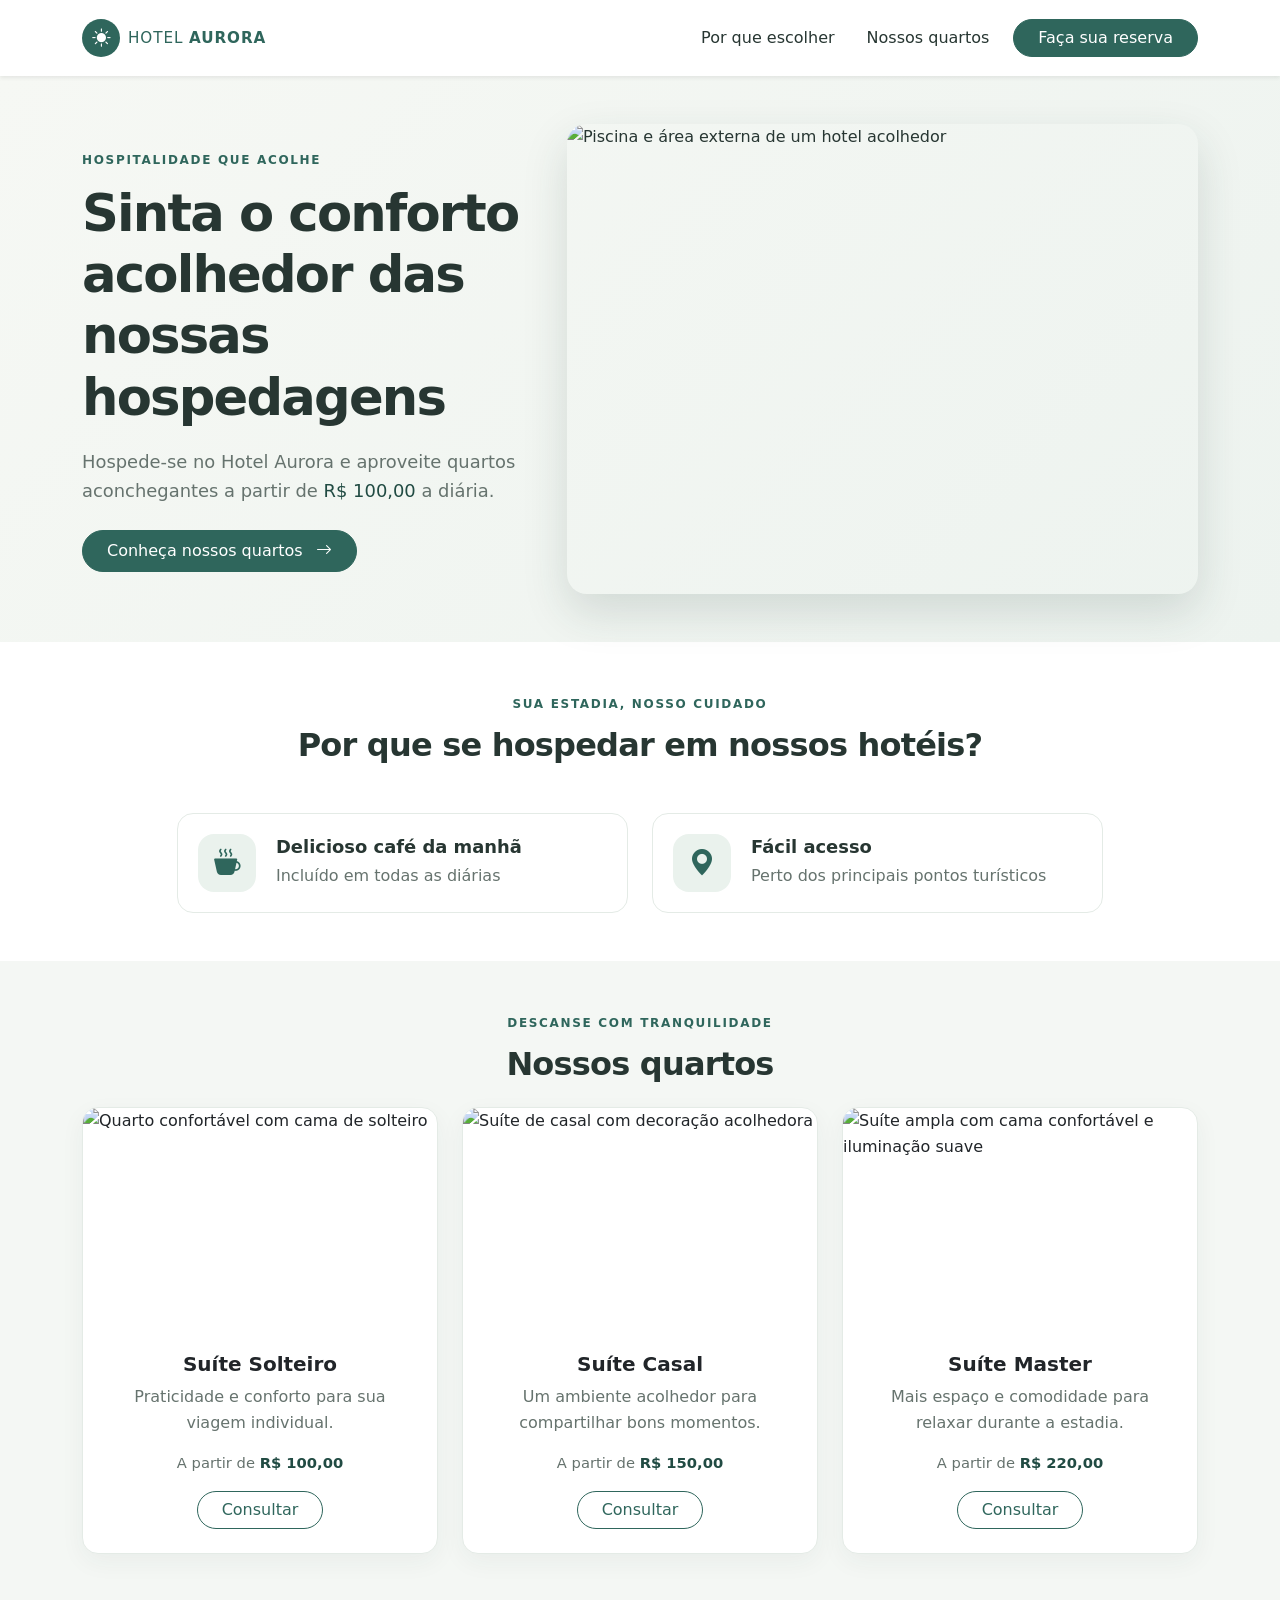
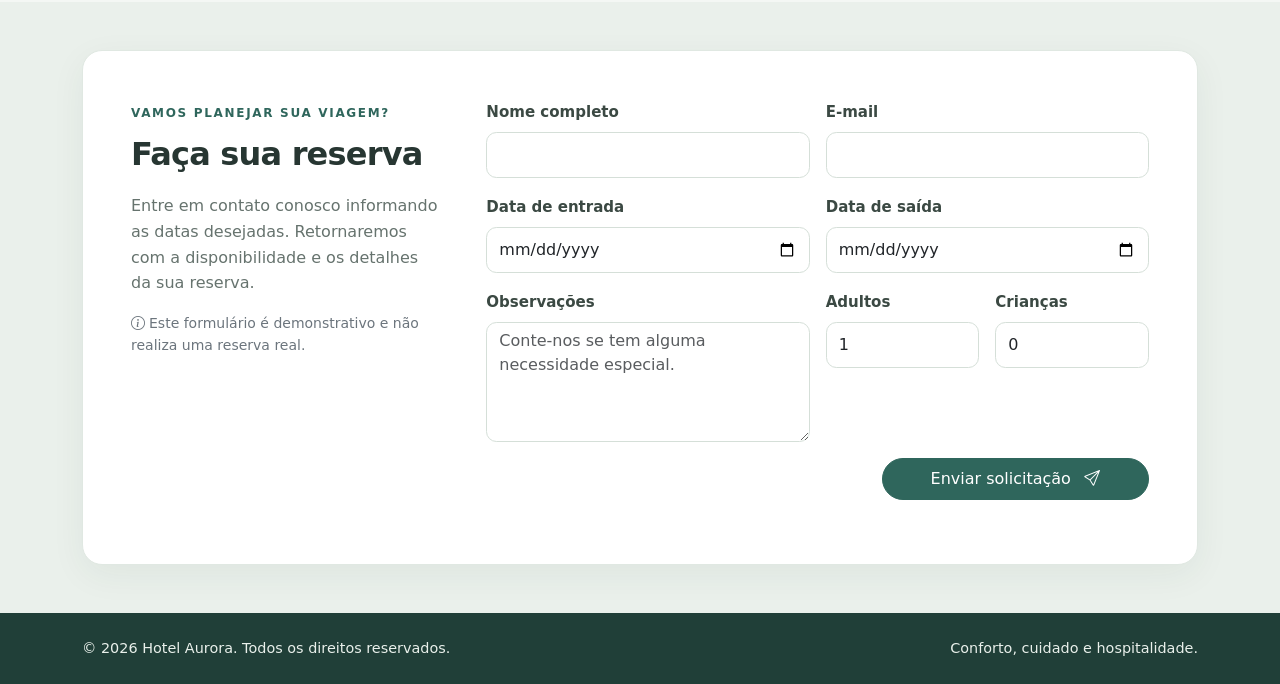
==== hotel-responsivo-bootstrap/index.html @ ba04e170 "add commit do projeto pronto" ====
<!doctype html>
<html lang="pt-BR">
<head>
  <meta charset="utf-8">
  <meta name="viewport" content="width=device-width, initial-scale=1">
  <meta name="description" content="Conheça o Hotel Aurora: conforto, café da manhã e praticidade para sua estadia.">
  <title>Hotel Aurora | Sua estadia com conforto</title>
  <!-- Bootstrap 5 CSS -->
  <link href="https://cdn.jsdelivr.net/npm/bootstrap@5.3.3/dist/css/bootstrap.min.css" rel="stylesheet">
  <!-- Bootstrap Icons -->
  <link href="https://cdn.jsdelivr.net/npm/bootstrap-icons@1.11.3/font/bootstrap-icons.min.css" rel="stylesheet">
  <link href="css/style.css" rel="stylesheet">
</head>
<body>
  <header>
    <nav class="navbar navbar-expand-lg navbar-light bg-white shadow-sm">
      <div class="container">
        <a class="navbar-brand d-flex align-items-center gap-2" href="#inicio" aria-label="Hotel Aurora - início">
          <span class="brand-mark"><i class="bi bi-sun-fill" aria-hidden="true"></i></span>
          <span>HOTEL <strong>AURORA</strong></span>
        </a>
        <button class="navbar-toggler" type="button" data-bs-toggle="collapse" data-bs-target="#menuPrincipal"
          aria-controls="menuPrincipal" aria-expanded="false" aria-label="Abrir menu de navegação">
          <span class="navbar-toggler-icon"></span>
        </button>
        <div class="collapse navbar-collapse" id="menuPrincipal">
          <ul class="navbar-nav ms-auto align-items-lg-center gap-lg-3">
            <li class="nav-item"><a class="nav-link" href="#beneficios">Por que escolher</a></li>
            <li class="nav-item"><a class="nav-link" href="#quartos">Nossos quartos</a></li>
            <li class="nav-item"><a class="btn btn-primary rounded-pill px-4" href="#reserva">Faça sua reserva</a></li>
          </ul>
        </div>
      </div>
    </nav>
  </header>

  <main>
    <section class="hero-section py-5" id="inicio">
      <div class="container">
        <div class="row align-items-center g-4 g-lg-5">
          <div class="col-12 col-lg-5">
            <div class="hero-copy">
              <span class="eyebrow">HOSPITALIDADE QUE ACOLHE</span>
              <h1>Sinta o conforto acolhedor das nossas hospedagens</h1>
              <p class="lead">Hospede-se no Hotel Aurora e aproveite quartos aconchegantes a partir de <strong>R$ 100,00</strong> a diária.</p>
              <a class="btn btn-primary rounded-pill px-4 py-2 mt-2" href="#quartos">Conheça nossos quartos <i class="bi bi-arrow-right ms-2" aria-hidden="true"></i></a>
            </div>
          </div>
          <div class="col-12 col-lg-7">
            <img class="img-fluid hero-image" src="https://images.unsplash.com/photo-1566073771259-6a8506099945?auto=format&fit=crop&w=1400&q=85"
              alt="Piscina e área externa de um hotel acolhedor">
          </div>
        </div>
      </div>
    </section>

    <section class="benefits-section py-5" id="beneficios">
      <div class="container">
        <div class="text-center mb-4 mb-lg-5">
          <span class="eyebrow">SUA ESTADIA, NOSSO CUIDADO</span>
          <h2 class="section-title">Por que se hospedar em nossos hotéis?</h2>
        </div>
        <div class="row g-4 justify-content-center">
          <div class="col-12 col-md-6 col-lg-5">
            <div class="benefit-item">
              <div class="benefit-icon"><i class="bi bi-cup-hot-fill" aria-hidden="true"></i></div>
              <div>
                <h3>Delicioso café da manhã</h3>
                <p>Incluído em todas as diárias</p>
              </div>
            </div>
          </div>
          <div class="col-12 col-md-6 col-lg-5">
            <div class="benefit-item">
              <div class="benefit-icon"><i class="bi bi-geo-alt-fill" aria-hidden="true"></i></div>
              <div>
                <h3>Fácil acesso</h3>
                <p>Perto dos principais pontos turísticos</p>
              </div>
            </div>
          </div>
        </div>
      </div>
    </section>

    <section class="rooms-section py-5" id="quartos">
      <div class="container">
        <div class="text-center mb-4">
          <span class="eyebrow">DESCANSE COM TRANQUILIDADE</span>
          <h2 class="section-title">Nossos quartos</h2>
        </div>
        <div class="row g-4">
          <div class="col-12 col-md-4">
            <article class="card room-card h-100">
              <img src="https://images.unsplash.com/photo-1611892440504-42a792e24d32?auto=format&fit=crop&w=900&q=80" class="card-img-top" alt="Quarto confortável com cama de solteiro">
              <div class="card-body text-center">
                <h3 class="card-title">Suíte Solteiro</h3>
                <p class="room-description">Praticidade e conforto para sua viagem individual.</p>
                <p class="room-price">A partir de <strong>R$ 100,00</strong></p>
                <a href="#reserva" class="btn btn-outline-primary rounded-pill px-4">Consultar</a>
              </div>
            </article>
          </div>
          <div class="col-12 col-md-4">
            <article class="card room-card h-100">
              <img src="https://images.unsplash.com/photo-1590490360182-c33d57733427?auto=format&fit=crop&w=900&q=80" class="card-img-top" alt="Suíte de casal com decoração acolhedora">
              <div class="card-body text-center">
                <h3 class="card-title">Suíte Casal</h3>
                <p class="room-description">Um ambiente acolhedor para compartilhar bons momentos.</p>
                <p class="room-price">A partir de <strong>R$ 150,00</strong></p>
                <a href="#reserva" class="btn btn-outline-primary rounded-pill px-4">Consultar</a>
              </div>
            </article>
          </div>
          <div class="col-12 col-md-4">
            <article class="card room-card h-100">
              <img src="https://images.unsplash.com/photo-1611892440504-42a792e24d32?auto=format&fit=crop&w=900&q=80" class="card-img-top" alt="Suíte ampla com cama confortável e iluminação suave">
              <div class="card-body text-center">
                <h3 class="card-title">Suíte Master</h3>
                <p class="room-description">Mais espaço e comodidade para relaxar durante a estadia.</p>
                <p class="room-price">A partir de <strong>R$ 220,00</strong></p>
                <a href="#reserva" class="btn btn-outline-primary rounded-pill px-4">Consultar</a>
              </div>
            </article>
          </div>
        </div>
      </div>
    </section>

    <section class="booking-section py-5" id="reserva">
      <div class="container">
        <div class="booking-panel">
          <div class="row g-4 g-lg-5 align-items-start">
            <div class="col-12 col-lg-4">
              <span class="eyebrow">VAMOS PLANEJAR SUA VIAGEM?</span>
              <h2 class="section-title">Faça sua reserva</h2>
              <p class="booking-intro">Entre em contato conosco informando as datas desejadas. Retornaremos com a disponibilidade e os detalhes da sua reserva.</p>
              <p class="small text-secondary"><i class="bi bi-info-circle me-1" aria-hidden="true"></i>Este formulário é demonstrativo e não realiza uma reserva real.</p>
            </div>
            <div class="col-12 col-lg-8">
              <form id="bookingForm" class="row g-3 needs-validation" novalidate>
                <div class="col-12 col-md-6">
                  <label for="nome" class="form-label">Nome completo</label>
                  <input type="text" class="form-control" id="nome" name="nome" autocomplete="name" required>
                  <div class="invalid-feedback">Informe seu nome.</div>
                </div>
                <div class="col-12 col-md-6">
                  <label for="email" class="form-label">E-mail</label>
                  <input type="email" class="form-control" id="email" name="email" autocomplete="email" required>
                  <div class="invalid-feedback">Informe um e-mail válido.</div>
                </div>
                <div class="col-12 col-md-6">
                  <label for="entrada" class="form-label">Data de entrada</label>
                  <input type="date" class="form-control" id="entrada" name="entrada" required>
                  <div class="invalid-feedback">Selecione a data de entrada.</div>
                </div>
                <div class="col-12 col-md-6">
                  <label for="saida" class="form-label">Data de saída</label>
                  <input type="date" class="form-control" id="saida" name="saida" required>
                  <div class="invalid-feedback">A saída deve ser posterior à entrada.</div>
                </div>
                <div class="col-12 col-md-6">
                  <label for="observacoes" class="form-label">Observações</label>
                  <textarea class="form-control" id="observacoes" name="observacoes" rows="4" placeholder="Conte-nos se tem alguma necessidade especial."></textarea>
                </div>
                <div class="col-6 col-md-3">
                  <label for="adultos" class="form-label">Adultos</label>
                  <input type="number" class="form-control" id="adultos" name="adultos" min="1" max="20" value="1" required>
                  <div class="invalid-feedback">Informe ao menos 1 adulto.</div>
                </div>
                <div class="col-6 col-md-3">
                  <label for="criancas" class="form-label">Crianças</label>
                  <input type="number" class="form-control" id="criancas" name="criancas" min="0" max="20" value="0">
                </div>
                <div class="col-12 text-md-end">
                  <button type="submit" class="btn btn-primary rounded-pill px-5 py-2">Enviar solicitação <i class="bi bi-send ms-2" aria-hidden="true"></i></button>
                </div>
                <div class="col-12">
                  <div id="formMessage" class="alert d-none mb-0" role="status" aria-live="polite"></div>
                </div>
              </form>
            </div>
          </div>
        </div>
      </div>
    </section>
  </main>

  <footer class="site-footer py-4">
    <div class="container d-flex flex-column flex-md-row justify-content-between align-items-center gap-2">
      <p class="mb-0">© <span id="currentYear"></span> Hotel Aurora. Todos os direitos reservados.</p>
      <p class="mb-0">Conforto, cuidado e hospitalidade.</p>
    </div>
  </footer>

  <!-- Bootstrap 5 JavaScript Bundle -->
  <script src="https://cdn.jsdelivr.net/npm/bootstrap@5.3.3/dist/js/bootstrap.bundle.min.js"></script>
  <script src="js/script.js"></script>
</body>
</html>
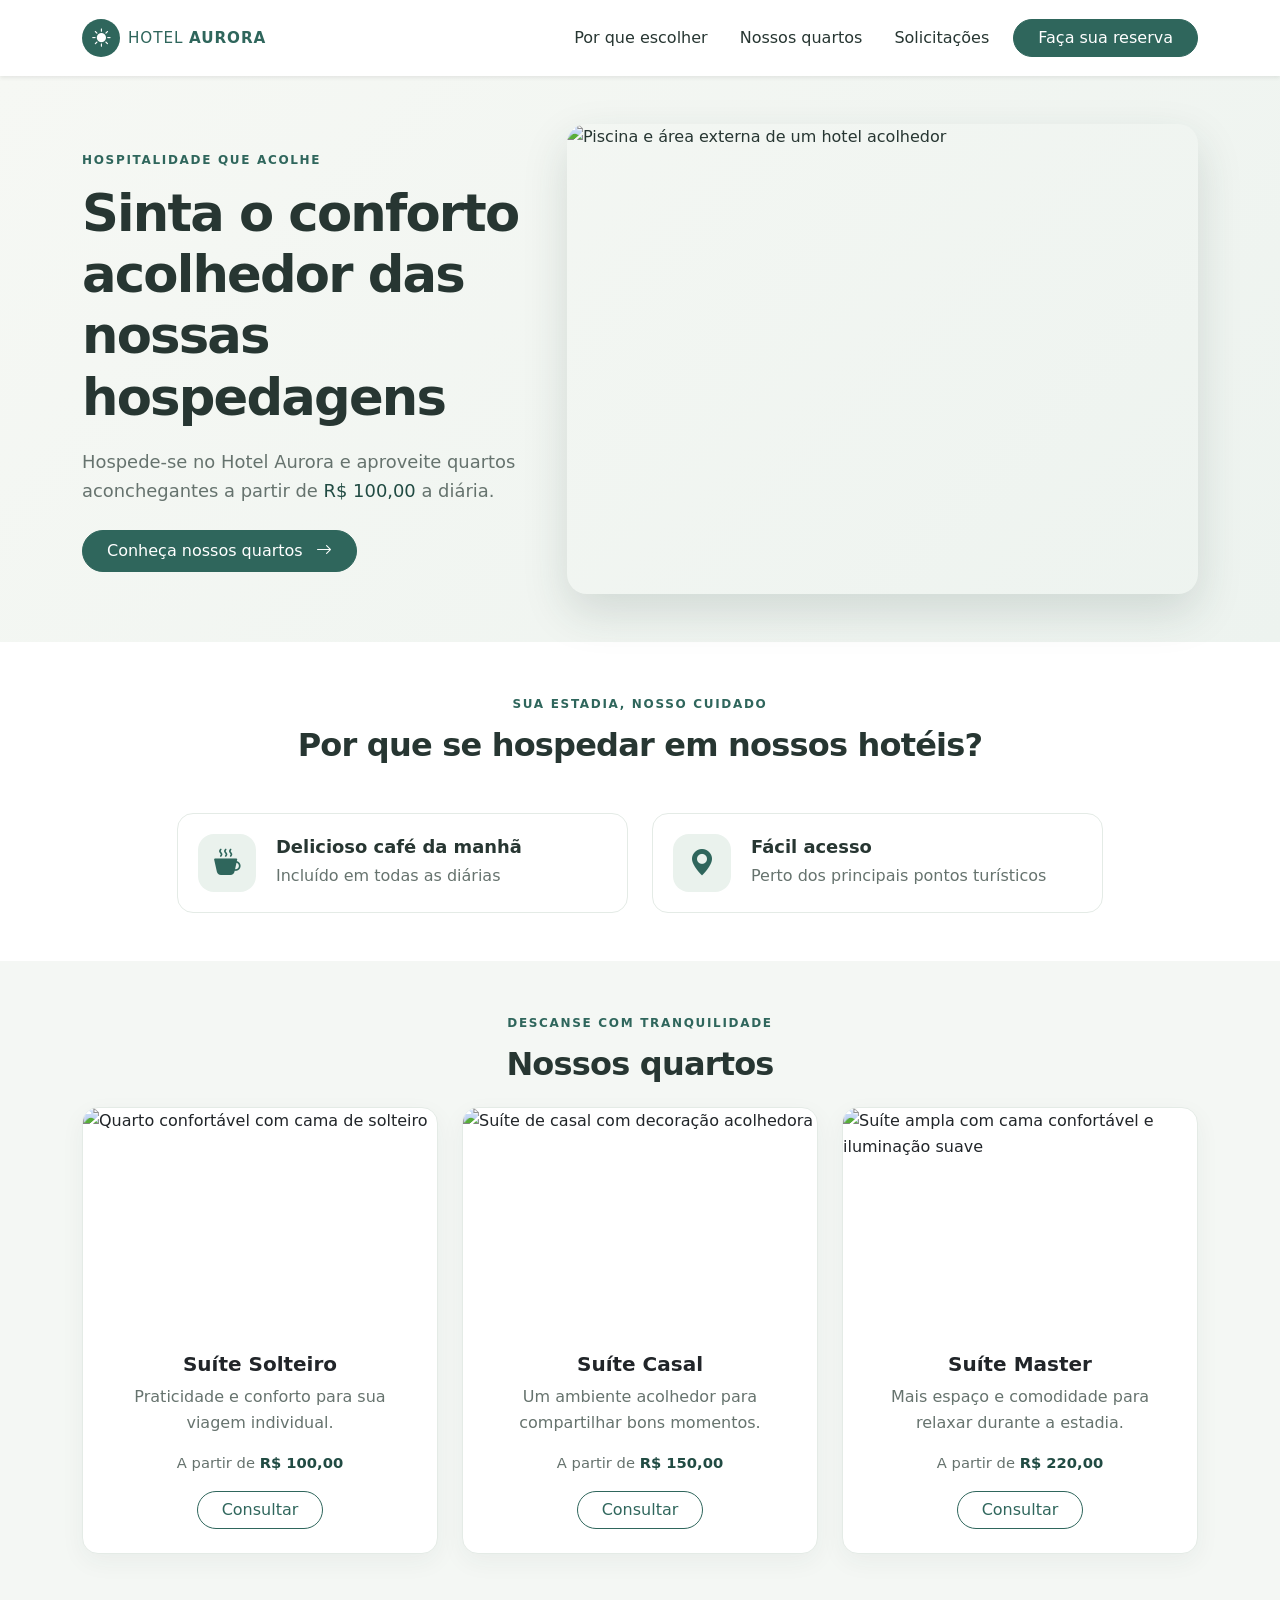
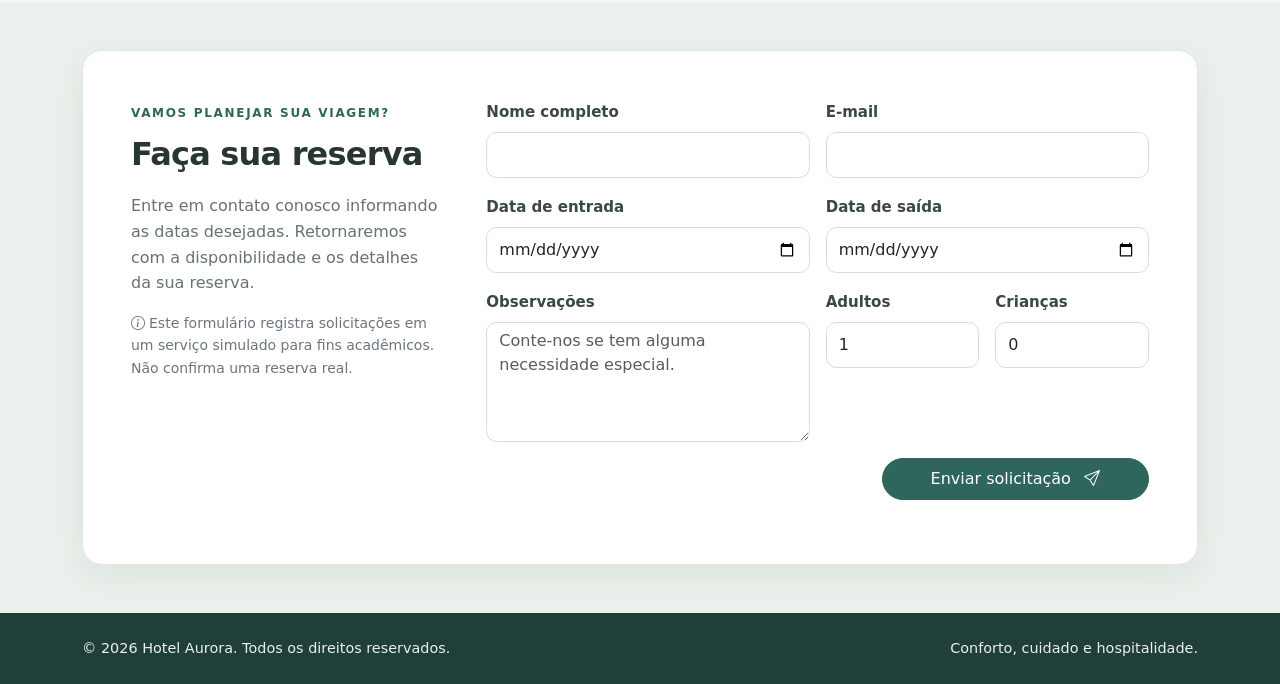
==== commit f54bae03: "Integra navegação e aviso da atividade de reservas" ====
--- a/hotel-responsivo-bootstrap/index.html
+++ b/hotel-responsivo-bootstrap/index.html
@@ -2,6 +2,7 @@
 <html lang="pt-BR">
 <head>
   <meta charset="utf-8">
+  <meta author="Ana Clara Cruz">
   <meta name="viewport" content="width=device-width, initial-scale=1">
   <meta name="description" content="Conheça o Hotel Aurora: conforto, café da manhã e praticidade para sua estadia.">
   <title>Hotel Aurora | Sua estadia com conforto</title>
@@ -27,6 +28,7 @@
           <ul class="navbar-nav ms-auto align-items-lg-center gap-lg-3">
             <li class="nav-item"><a class="nav-link" href="#beneficios">Por que escolher</a></li>
             <li class="nav-item"><a class="nav-link" href="#quartos">Nossos quartos</a></li>
+            <li class="nav-item"><a class="nav-link" href="reservas.html">Solicitações</a></li>
             <li class="nav-item"><a class="btn btn-primary rounded-pill px-4" href="#reserva">Faça sua reserva</a></li>
           </ul>
         </div>
@@ -90,7 +92,7 @@
           <h2 class="section-title">Nossos quartos</h2>
         </div>
         <div class="row g-4">
-          <div class="col-12 col-md-4">
+          <div class="col-12 col-md-6 col-lg-4">
             <article class="card room-card h-100">
               <img src="https://images.unsplash.com/photo-1611892440504-42a792e24d32?auto=format&fit=crop&w=900&q=80" class="card-img-top" alt="Quarto confortável com cama de solteiro">
               <div class="card-body text-center">
@@ -101,7 +103,7 @@
               </div>
             </article>
           </div>
-          <div class="col-12 col-md-4">
+          <div class="col-12 col-md-6 col-lg-4">
             <article class="card room-card h-100">
               <img src="https://images.unsplash.com/photo-1590490360182-c33d57733427?auto=format&fit=crop&w=900&q=80" class="card-img-top" alt="Suíte de casal com decoração acolhedora">
               <div class="card-body text-center">
@@ -112,7 +114,7 @@
               </div>
             </article>
           </div>
-          <div class="col-12 col-md-4">
+          <div class="col-12 col-md-6 col-lg-4">
             <article class="card room-card h-100">
               <img src="https://images.unsplash.com/photo-1611892440504-42a792e24d32?auto=format&fit=crop&w=900&q=80" class="card-img-top" alt="Suíte ampla com cama confortável e iluminação suave">
               <div class="card-body text-center">
@@ -135,7 +137,7 @@
               <span class="eyebrow">VAMOS PLANEJAR SUA VIAGEM?</span>
               <h2 class="section-title">Faça sua reserva</h2>
               <p class="booking-intro">Entre em contato conosco informando as datas desejadas. Retornaremos com a disponibilidade e os detalhes da sua reserva.</p>
-              <p class="small text-secondary"><i class="bi bi-info-circle me-1" aria-hidden="true"></i>Este formulário é demonstrativo e não realiza uma reserva real.</p>
+              <p class="small text-secondary"><i class="bi bi-info-circle me-1" aria-hidden="true"></i>Este formulário registra solicitações em um serviço simulado para fins acadêmicos. Não confirma uma reserva real.</p>
             </div>
             <div class="col-12 col-lg-8">
               <form id="bookingForm" class="row g-3 needs-validation" novalidate>
--- a/hotel-responsivo-bootstrap/css/style.css
+++ b/hotel-responsivo-bootstrap/css/style.css
@@ -0,0 +1,174 @@
+:root {
+  --color-primary: #2f665c;
+  --color-primary-dark: #214b43;
+  --color-accent: #d7b982;
+  --color-ink: #273632;
+  --color-muted: #66736e;
+  --color-soft: #f4f7f4;
+  --color-white: #ffffff;
+}
+
+* { box-sizing: border-box; }
+
+html { scroll-behavior: smooth; }
+
+body {
+  margin: 0;
+  color: var(--color-ink);
+  background: var(--color-white);
+  font-family: system-ui, -apple-system, "Segoe UI", Roboto, Arial, sans-serif;
+  line-height: 1.6;
+}
+
+section { scroll-margin-top: 82px; }
+
+.navbar { min-height: 76px; }
+.navbar-brand {
+  color: var(--color-primary) !important;
+  letter-spacing: .06em;
+  font-size: .95rem;
+}
+.navbar-brand strong { font-weight: 800; }
+.brand-mark {
+  display: grid;
+  place-items: center;
+  width: 38px;
+  height: 38px;
+  color: var(--color-white);
+  background: var(--color-primary);
+  border-radius: 50%;
+  font-size: 1.15rem;
+}
+.nav-link { color: var(--color-ink); font-weight: 500; }
+.nav-link:hover, .nav-link:focus { color: var(--color-primary); }
+
+.btn-primary {
+  --bs-btn-bg: var(--color-primary);
+  --bs-btn-border-color: var(--color-primary);
+  --bs-btn-hover-bg: var(--color-primary-dark);
+  --bs-btn-hover-border-color: var(--color-primary-dark);
+  --bs-btn-active-bg: var(--color-primary-dark);
+  --bs-btn-active-border-color: var(--color-primary-dark);
+}
+.btn-outline-primary {
+  --bs-btn-color: var(--color-primary);
+  --bs-btn-border-color: var(--color-primary);
+  --bs-btn-hover-bg: var(--color-primary);
+  --bs-btn-hover-border-color: var(--color-primary);
+}
+
+.hero-section {
+  background: linear-gradient(135deg, #f6f8f4 0%, #edf3ef 100%);
+}
+.hero-copy { max-width: 540px; }
+.eyebrow {
+  display: inline-block;
+  margin-bottom: .75rem;
+  color: var(--color-primary);
+  font-size: .75rem;
+  font-weight: 800;
+  letter-spacing: .14em;
+}
+h1, h2, h3 { line-height: 1.2; }
+h1 {
+  margin-bottom: 1.25rem;
+  font-size: clamp(2.1rem, 4vw, 3.55rem);
+  font-weight: 750;
+  letter-spacing: -.035em;
+}
+.hero-copy .lead { color: var(--color-muted); font-size: 1.12rem; }
+.hero-copy .lead strong { color: var(--color-primary-dark); }
+.hero-image {
+  display: block;
+  width: 100%;
+  height: clamp(280px, 38vw, 470px);
+  object-fit: cover;
+  border-radius: 1.25rem;
+  box-shadow: 0 18px 45px rgb(35 62 52 / 15%);
+}
+
+.section-title {
+  margin: 0;
+  font-size: clamp(1.65rem, 2.5vw, 2.2rem);
+  font-weight: 750;
+  letter-spacing: -.025em;
+}
+.benefits-section { background: var(--color-white); }
+.benefit-item {
+  display: flex;
+  align-items: center;
+  gap: 1.25rem;
+  height: 100%;
+  padding: 1.25rem;
+  border: 1px solid #e4ebe6;
+  border-radius: 1rem;
+  background: #fff;
+}
+.benefit-icon {
+  flex: 0 0 58px;
+  display: grid;
+  place-items: center;
+  width: 58px;
+  height: 58px;
+  color: var(--color-primary);
+  background: #eaf2ed;
+  border-radius: 16px;
+  font-size: 1.65rem;
+}
+.benefit-item h3 { margin: 0 0 .35rem; font-size: 1.12rem; font-weight: 750; }
+.benefit-item p { margin: 0; color: var(--color-muted); }
+
+.rooms-section { background: var(--color-soft); }
+.room-card {
+  overflow: hidden;
+  border: 1px solid #e4ebe6;
+  border-radius: 1rem;
+  box-shadow: 0 8px 25px rgb(35 62 52 / 5%);
+  transition: transform .2s ease, box-shadow .2s ease;
+}
+.room-card:hover {
+  transform: translateY(-4px);
+  box-shadow: 0 14px 30px rgb(35 62 52 / 10%);
+}
+.room-card .card-img-top { height: 220px; object-fit: cover; }
+.room-card .card-body { padding: 1.5rem 1.25rem; }
+.room-card .card-title { font-size: 1.25rem; font-weight: 750; }
+.room-description { min-height: 3.2em; color: var(--color-muted); }
+.room-price { color: var(--color-muted); font-size: .92rem; }
+.room-price strong { color: var(--color-primary-dark); }
+
+.booking-section { background: #eaf0eb; }
+.booking-panel {
+  padding: clamp(1.25rem, 4vw, 3rem);
+  background: var(--color-white);
+  border: 1px solid #e0e8e2;
+  border-radius: 1.25rem;
+  box-shadow: 0 10px 35px rgb(35 62 52 / 6%);
+}
+.booking-intro { margin-top: 1.25rem; color: var(--color-muted); }
+.form-label { color: #3b4943; font-size: .94rem; font-weight: 650; }
+.form-control {
+  min-height: 46px;
+  border-color: #d5dfd8;
+  border-radius: .65rem;
+}
+textarea.form-control { min-height: 120px; }
+.form-control:focus {
+  border-color: var(--color-primary);
+  box-shadow: 0 0 0 .2rem rgb(47 102 92 / 15%);
+}
+.site-footer { color: #e9f0eb; background: #203f38; font-size: .9rem; }
+
+@media (max-width: 575.98px) {
+  .navbar { min-height: 68px; }
+  .hero-section { padding-top: 2.25rem !important; }
+  .hero-image { height: 260px; border-radius: .9rem; }
+  .benefit-item { align-items: flex-start; padding: 1rem; }
+  .room-card .card-img-top { height: 210px; }
+  .booking-panel { border-radius: .9rem; }
+}
+
+@media (prefers-reduced-motion: reduce) {
+  html { scroll-behavior: auto; }
+  *, *::before, *::after { transition-duration: .01ms !important; }
+}
